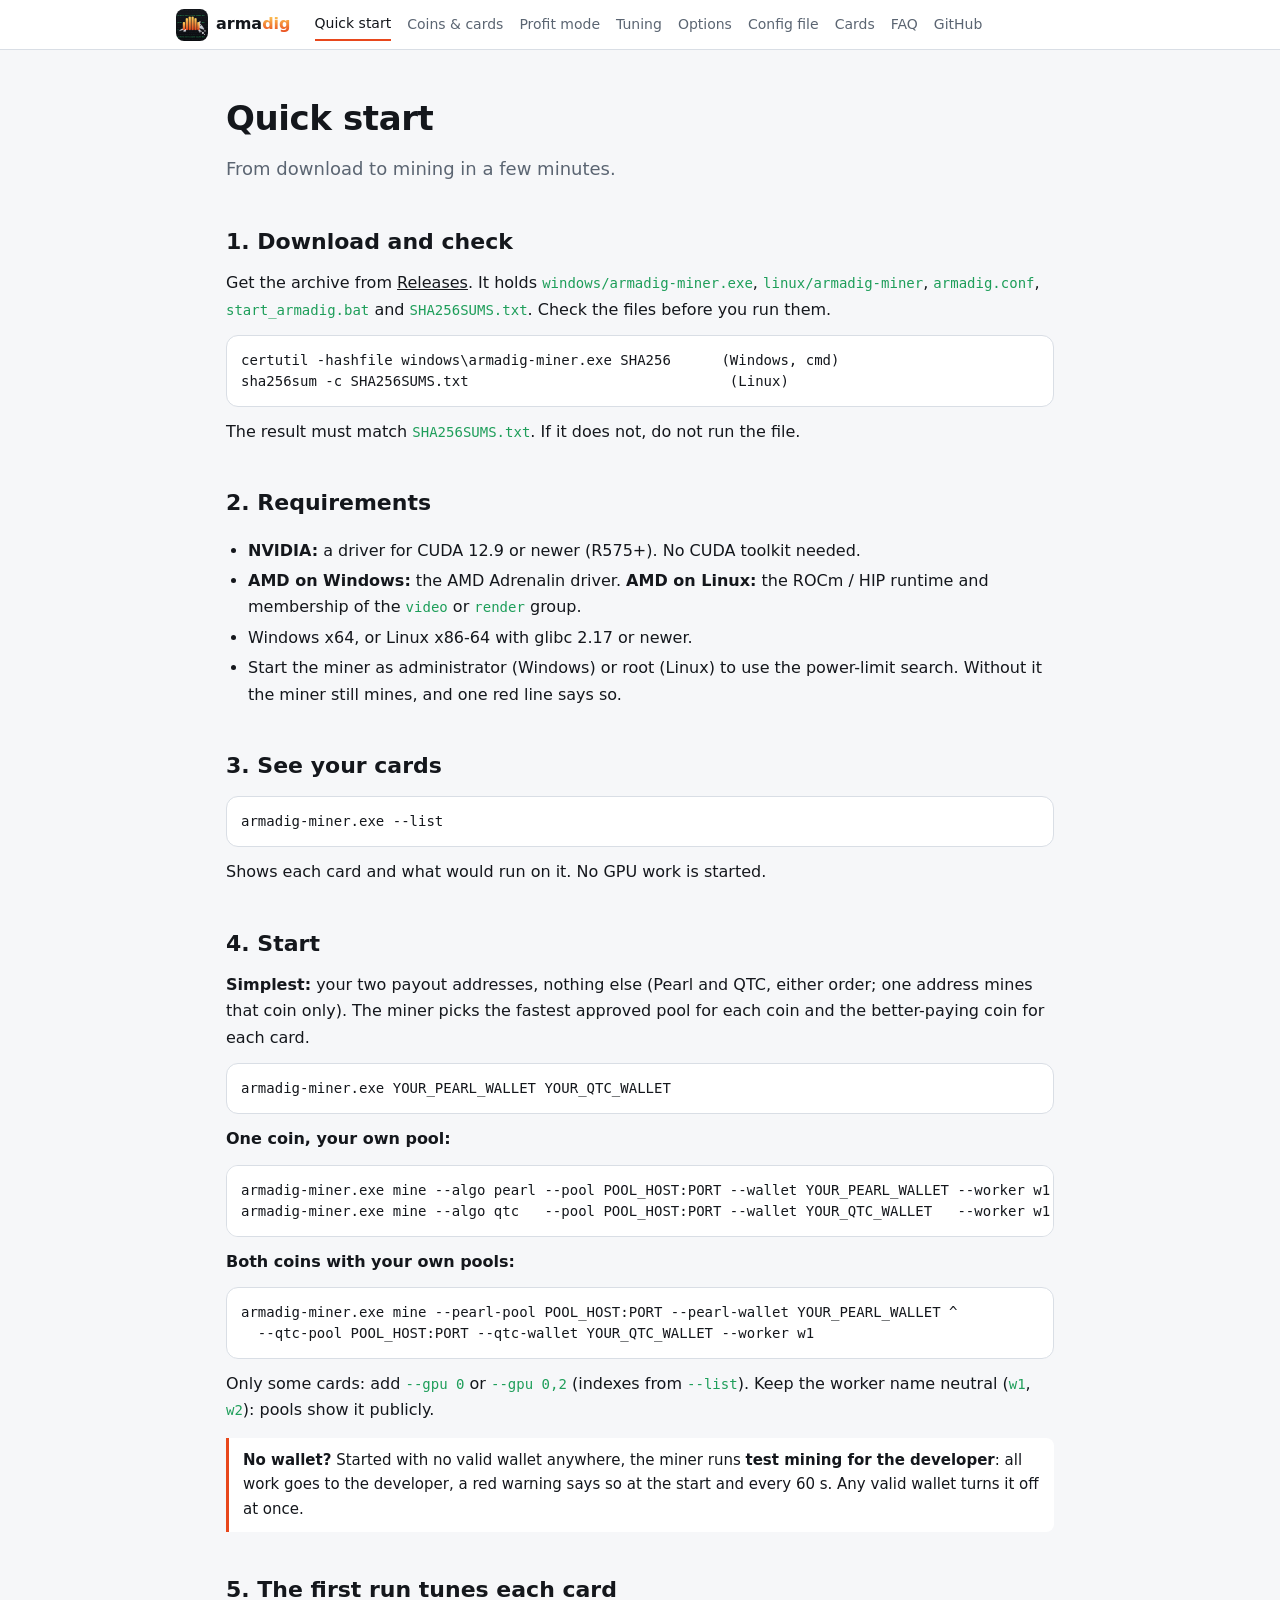
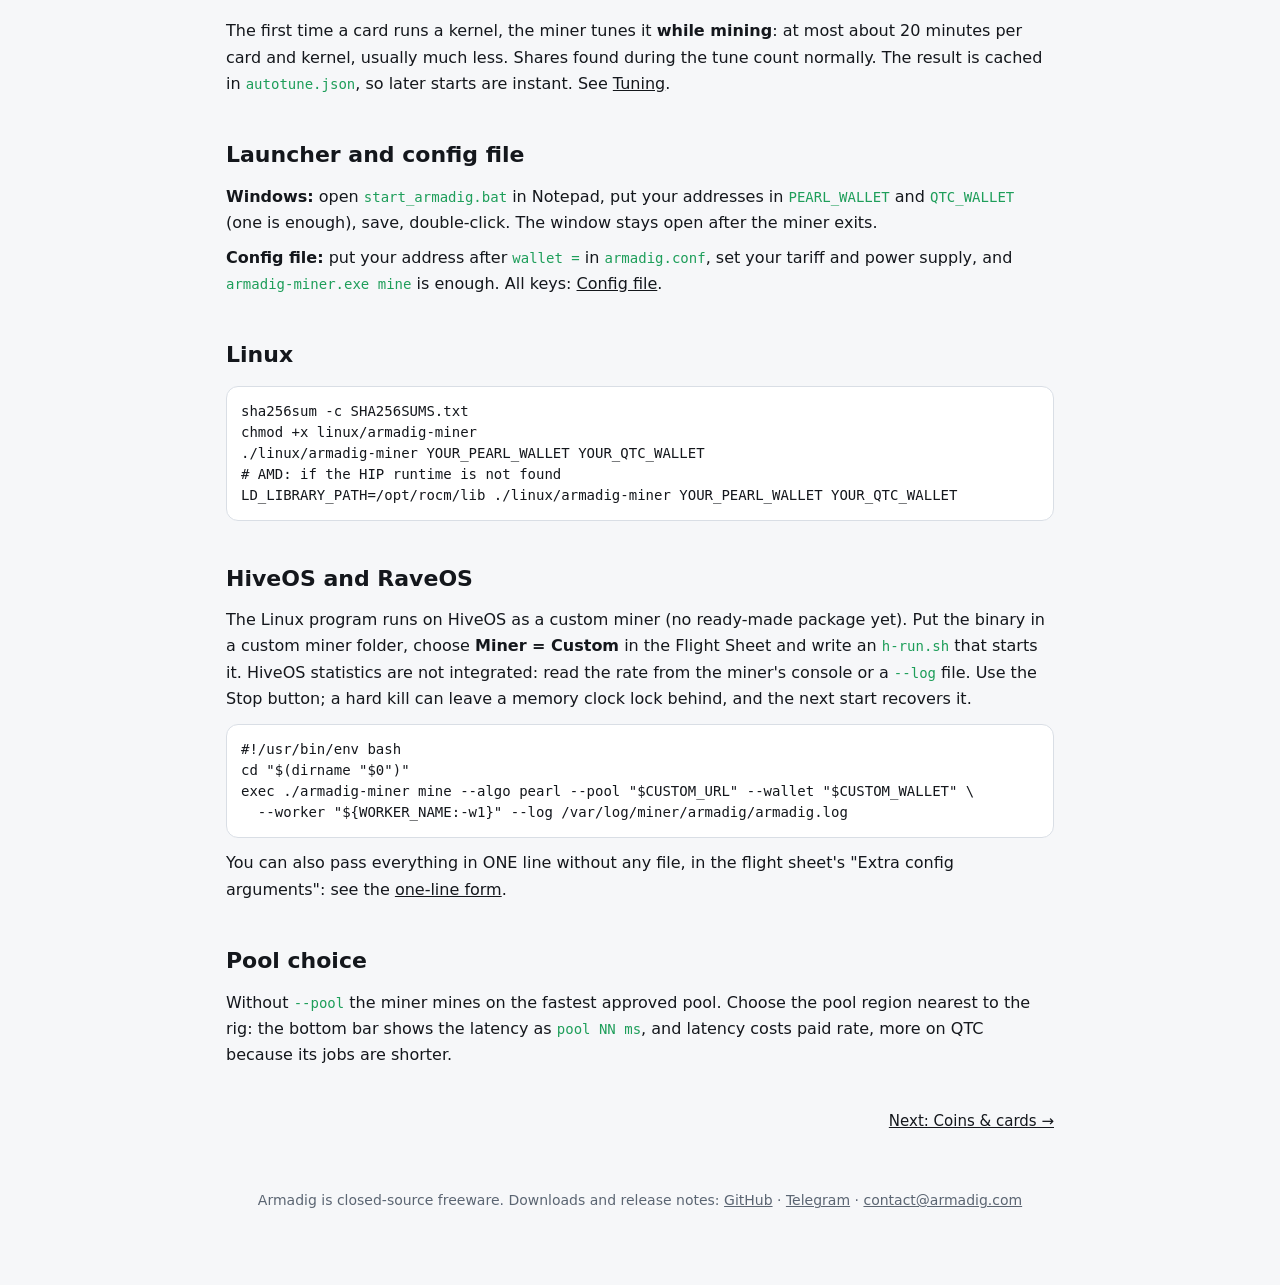
==== start.html @ e5612f8b "Add files via upload" ====
<!doctype html>
<html lang="en"><head><meta charset="utf-8"><meta name="viewport" content="width=device-width, initial-scale=1">
<title>Quick start - Armadig</title><meta name="description" content="Download, check and start Armadig on Windows, Linux and HiveOS.">
<meta property="og:title" content="Quick start - Armadig"><meta property="og:description" content="Download, check and start Armadig on Windows, Linux and HiveOS.">
<meta property="og:image" content="https://armadig.com/armadig-social-1280x640.png">
<link rel="icon" href="favicon.ico"><link rel="stylesheet" href="style.css"></head>
<body><nav><div class="in"><a class="brand" href="index.html"><img src="armadig-512.png" alt="Armadig"><span>arma<span>dig</span></span></a><a class="l on" href="start.html">Quick start</a><a class="l" href="coins.html">Coins &amp; cards</a><a class="l" href="profit.html">Profit mode</a><a class="l" href="tuning.html">Tuning</a><a class="l" href="options.html">Options</a><a class="l" href="config.html">Config file</a><a class="l" href="cards.html">Cards</a><a class="l" href="faq.html">FAQ</a>
<a class="l" href="https://github.com/armadig/Armadig-Miner">GitHub</a></div></nav>
<main>
<h1>Quick start</h1><p class="lead">From download to mining in a few minutes.</p>
<h2>1. Download and check</h2>
<p>Get the archive from <a href="https://github.com/armadig/Armadig-Miner/releases">Releases</a>. It holds <code>windows/armadig-miner.exe</code>, <code>linux/armadig-miner</code>, <code>armadig.conf</code>, <code>start_armadig.bat</code> and <code>SHA256SUMS.txt</code>. Check the files before you run them.</p>
<pre><code>certutil -hashfile windows\armadig-miner.exe SHA256      (Windows, cmd)
sha256sum -c SHA256SUMS.txt                               (Linux)</code></pre>
<p>The result must match <code>SHA256SUMS.txt</code>. If it does not, do not run the file.</p>
<h2>2. Requirements</h2>
<ul><li><b>NVIDIA:</b> a driver for CUDA 12.9 or newer (R575+). No CUDA toolkit needed.</li>
<li><b>AMD on Windows:</b> the AMD Adrenalin driver. <b>AMD on Linux:</b> the ROCm / HIP runtime and membership of the <code>video</code> or <code>render</code> group.</li>
<li>Windows x64, or Linux x86-64 with glibc 2.17 or newer.</li>
<li>Start the miner as administrator (Windows) or root (Linux) to use the power-limit search. Without it the miner still mines, and one red line says so.</li></ul>
<h2>3. See your cards</h2>
<pre><code>armadig-miner.exe --list</code></pre>
<p>Shows each card and what would run on it. No GPU work is started.</p>
<h2>4. Start</h2>
<p><b>Simplest:</b> your two payout addresses, nothing else (Pearl and QTC, either order; one address mines that coin only). The miner picks the fastest approved pool for each coin and the better-paying coin for each card.</p>
<pre><code>armadig-miner.exe YOUR_PEARL_WALLET YOUR_QTC_WALLET</code></pre>
<p><b>One coin, your own pool:</b></p>
<pre><code>armadig-miner.exe mine --algo pearl --pool POOL_HOST:PORT --wallet YOUR_PEARL_WALLET --worker w1
armadig-miner.exe mine --algo qtc   --pool POOL_HOST:PORT --wallet YOUR_QTC_WALLET   --worker w1</code></pre>
<p><b>Both coins with your own pools:</b></p>
<pre><code>armadig-miner.exe mine --pearl-pool POOL_HOST:PORT --pearl-wallet YOUR_PEARL_WALLET ^
  --qtc-pool POOL_HOST:PORT --qtc-wallet YOUR_QTC_WALLET --worker w1</code></pre>
<p>Only some cards: add <code>--gpu 0</code> or <code>--gpu 0,2</code> (indexes from <code>--list</code>). Keep the worker name neutral (<code>w1</code>, <code>w2</code>): pools show it publicly.</p>
<div class="note"><b>No wallet?</b> Started with no valid wallet anywhere, the miner runs <b>test mining for the developer</b>: all work goes to the developer, a red warning says so at the start and every 60 s. Any valid wallet turns it off at once.</div>
<h2>5. The first run tunes each card</h2>
<p>The first time a card runs a kernel, the miner tunes it <b>while mining</b>: at most about 20 minutes per card and kernel, usually much less. Shares found during the tune count normally. The result is cached in <code>autotune.json</code>, so later starts are instant. See <a href="tuning.html">Tuning</a>.</p>
<h2>Launcher and config file</h2>
<p><b>Windows:</b> open <code>start_armadig.bat</code> in Notepad, put your addresses in <code>PEARL_WALLET</code> and <code>QTC_WALLET</code> (one is enough), save, double-click. The window stays open after the miner exits.</p>
<p><b>Config file:</b> put your address after <code>wallet =</code> in <code>armadig.conf</code>, set your tariff and power supply, and <code>armadig-miner.exe mine</code> is enough. All keys: <a href="config.html">Config file</a>.</p>
<h2>Linux</h2>
<pre><code>sha256sum -c SHA256SUMS.txt
chmod +x linux/armadig-miner
./linux/armadig-miner YOUR_PEARL_WALLET YOUR_QTC_WALLET
# AMD: if the HIP runtime is not found
LD_LIBRARY_PATH=/opt/rocm/lib ./linux/armadig-miner YOUR_PEARL_WALLET YOUR_QTC_WALLET</code></pre>
<h2>HiveOS and RaveOS</h2>
<p>The Linux program runs on HiveOS as a custom miner (no ready-made package yet). Put the binary in a custom miner folder, choose <b>Miner = Custom</b> in the Flight Sheet and write an <code>h-run.sh</code> that starts it. HiveOS statistics are not integrated: read the rate from the miner's console or a <code>--log</code> file. Use the Stop button; a hard kill can leave a memory clock lock behind, and the next start recovers it.</p>
<pre><code>#!/usr/bin/env bash
cd "$(dirname "$0")"
exec ./armadig-miner mine --algo pearl --pool "$CUSTOM_URL" --wallet "$CUSTOM_WALLET" \
  --worker "${WORKER_NAME:-w1}" --log /var/log/miner/armadig/armadig.log</code></pre>
<p>You can also pass everything in ONE line without any file, in the flight sheet's "Extra config arguments": see the <a href="options.html#oneline">one-line form</a>.</p>
<h2>Pool choice</h2>
<p>Without <code>--pool</code> the miner mines on the fastest approved pool. Choose the pool region nearest to the rig: the bottom bar shows the latency as <code>pool NN ms</code>, and latency costs paid rate, more on QTC because its jobs are shorter.</p>
<div class="pn"><span></span><a href="coins.html">Next: Coins &amp; cards &rarr;</a></div>

<footer><p>Armadig is closed-source freeware. Downloads and release notes: <a href="https://github.com/armadig/Armadig-Miner/releases">GitHub</a> &middot;
<a href="https://t.me/armadigminer">Telegram</a> &middot; <a href="mailto:contact@armadig.com">contact@armadig.com</a></p></footer>
</main></body></html>
---- style.css ----
:root{--bg:#0A0C10;--panel:#14171C;--line:#2B313A;--text:#EEF1F5;--dim:#9AA3B0;--green:#34C27A;--a:#FFD45C;--b:#E8471C}
@media (prefers-color-scheme:light){:root{--bg:#F6F7F9;--panel:#fff;--line:#D9DEE5;--text:#14171C;--dim:#5B6572;--green:#1E9E5A}}
*{box-sizing:border-box}
body{margin:0;background:var(--bg);color:var(--text);font:16px/1.65 system-ui,-apple-system,"Segoe UI",Roboto,sans-serif}
a{color:inherit}
nav{border-bottom:1px solid var(--line);background:var(--panel);position:sticky;top:0;z-index:5}
nav .in{max-width:960px;margin:0 auto;padding:8px 16px;display:flex;flex-wrap:wrap;align-items:center;gap:4px 16px}
nav .brand{display:flex;align-items:center;gap:8px;font-weight:700;text-decoration:none;margin-right:8px}
nav .brand img{width:32px;height:32px;border-radius:8px}
nav .brand span span{background:linear-gradient(180deg,var(--a),var(--b));-webkit-background-clip:text;background-clip:text;color:transparent}
nav a.l{color:var(--dim);text-decoration:none;font-size:14px;padding:4px 0}
nav a.l:hover,nav a.on{color:var(--text)}
nav a.on{border-bottom:2px solid var(--b)}
main{max-width:860px;margin:0 auto;padding:24px 16px 64px}
h1{font-size:34px;margin:16px 0 8px;letter-spacing:-.4px}
h2{font-size:22px;margin:40px 0 10px}
h3{font-size:17px;margin:24px 0 6px}
p{margin:8px 0}
.lead{color:var(--dim);font-size:18px}
.hero{text-align:center;padding:40px 0 8px}
.hero img{width:144px;height:144px;border-radius:32px}
.hero h1{font-size:48px;margin:12px 0 0}
.grad{background:linear-gradient(180deg,var(--a),var(--b));-webkit-background-clip:text;background-clip:text;color:transparent}
.tag{color:var(--dim);font-size:18px;margin:0 0 20px}
.btn{display:inline-block;padding:11px 22px;border-radius:10px;font-weight:600;text-decoration:none;margin:4px}
.primary{background:linear-gradient(180deg,var(--a),var(--b));color:#14171C}
.ghost{border:1px solid var(--line)}
.grid{display:grid;grid-template-columns:repeat(auto-fit,minmax(250px,1fr));gap:12px;margin:12px 0}
a.card,.card{display:block;background:var(--panel);border:1px solid var(--line);border-radius:12px;padding:16px;text-decoration:none}
a.card:hover{border-color:var(--b)}
.card b{display:block;margin-bottom:4px;font-size:17px}
.card p{margin:0;color:var(--dim);font-size:15px}
.card .more{display:block;margin-top:10px;color:var(--b);font-size:14px;font-weight:600}
table{width:100%;border-collapse:collapse;background:var(--panel);border:1px solid var(--line);border-radius:12px;overflow:hidden;margin:12px 0;font-size:15px}
th,td{padding:9px 12px;text-align:left;border-bottom:1px solid var(--line);vertical-align:top}
tr:last-child td{border-bottom:0}
th{color:var(--dim);font-weight:600}
.scroll{overflow-x:auto}
code{font:14px Consolas,"DejaVu Sans Mono",monospace;color:var(--green)}
pre{background:var(--panel);border:1px solid var(--line);border-radius:12px;padding:14px;overflow-x:auto;margin:12px 0;font:14px/1.5 Consolas,"DejaVu Sans Mono",monospace}
pre code{color:var(--text)}
.term{background:#0A0C10;color:#D7DCE3;border:1px solid #2B313A;border-radius:10px;padding:0;overflow:hidden}
.term .bar{background:#1B1F26;padding:6px 12px;font-size:12px;color:#9AA3B0;font-family:system-ui,sans-serif;border-bottom:1px solid #2B313A}
.term .bar i{display:inline-block;width:10px;height:10px;border-radius:50%;background:#E8471C;margin-right:6px}
.term .bar i+i{background:#FFD45C}.term .bar i+i+i{background:#34C27A}
.term pre{border:0;border-radius:0;background:transparent;margin:0;color:#D7DCE3}
.term .g{color:#34C27A}.term .y{color:#FFD45C}.term .r{color:#E8471C}
.cap{color:var(--dim);font-size:13px;margin:-4px 0 12px}
.note{border-left:3px solid var(--b);background:var(--panel);padding:10px 14px;border-radius:0 8px 8px 0;margin:14px 0;font-size:15px}
ul{padding-left:22px}
li{margin:4px 0}
footer{margin-top:56px;color:var(--dim);font-size:14px;text-align:center}
.pn{display:flex;justify-content:space-between;gap:12px;margin-top:40px;font-size:15px}
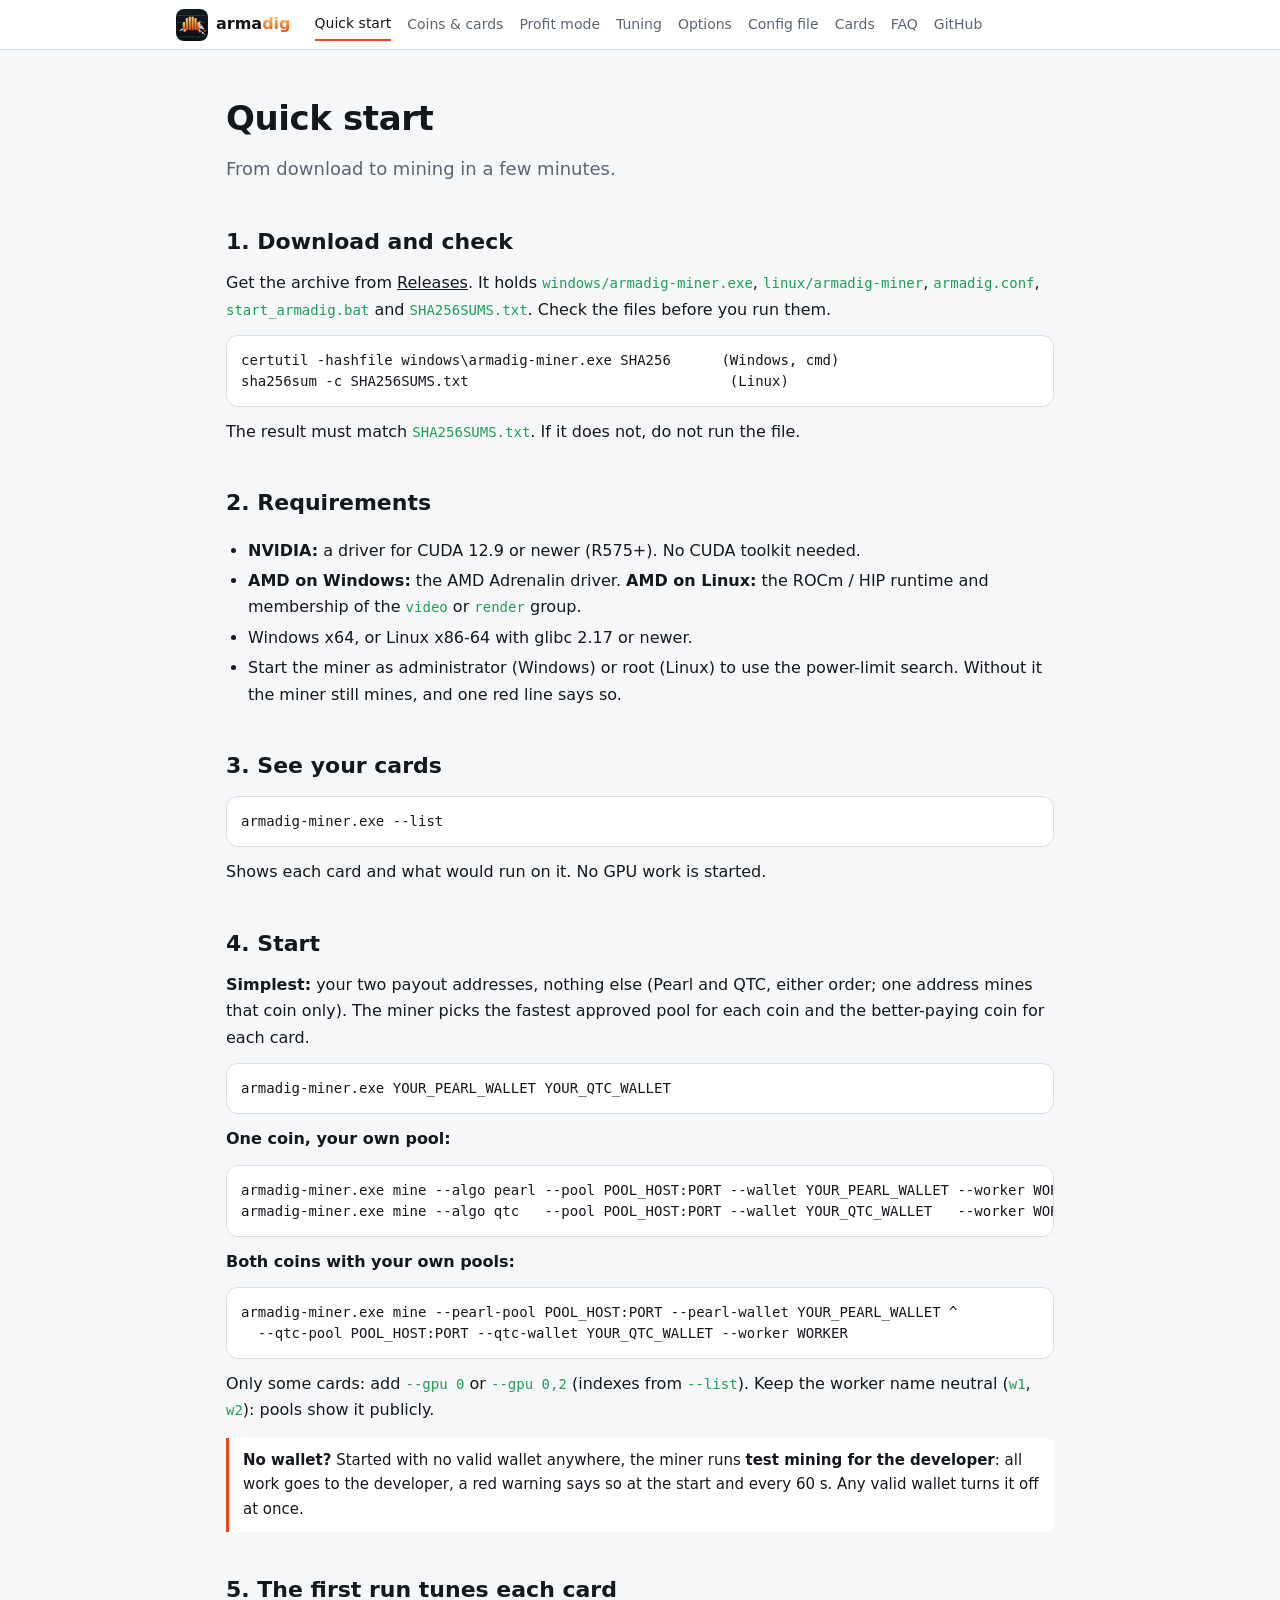
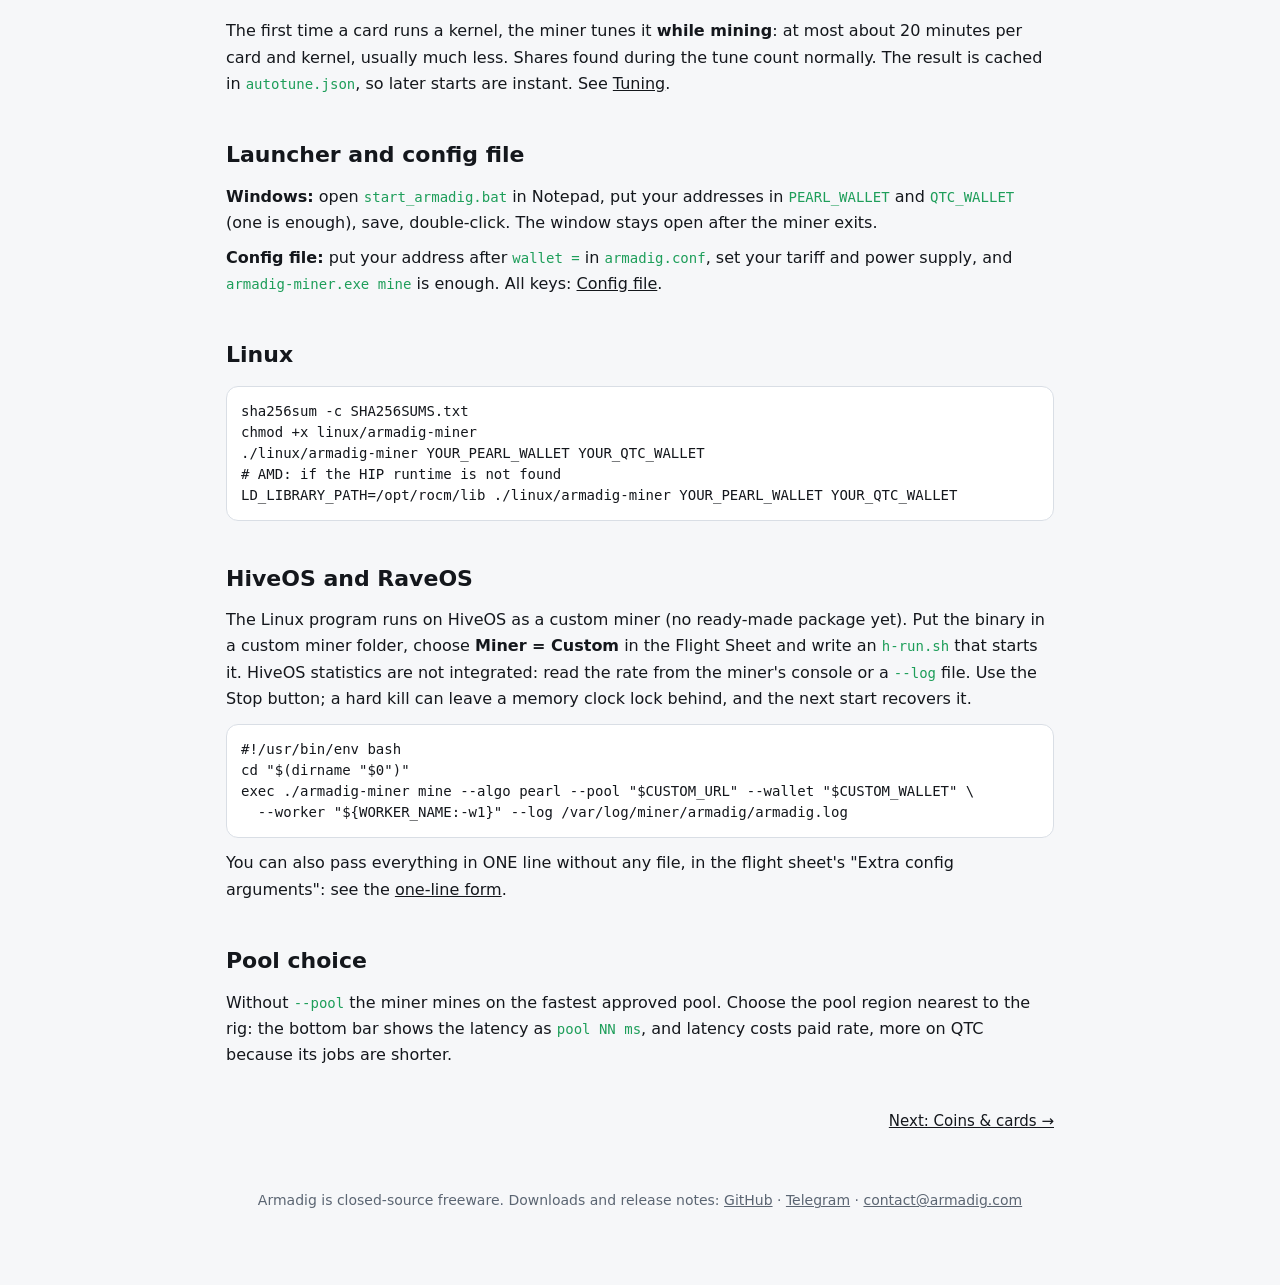
==== commit 5eba9d9e: "Add files via upload" ====
--- a/start.html
+++ b/start.html
@@ -25,11 +25,11 @@
 <p><b>Simplest:</b> your two payout addresses, nothing else (Pearl and QTC, either order; one address mines that coin only). The miner picks the fastest approved pool for each coin and the better-paying coin for each card.</p>
 <pre><code>armadig-miner.exe YOUR_PEARL_WALLET YOUR_QTC_WALLET</code></pre>
 <p><b>One coin, your own pool:</b></p>
-<pre><code>armadig-miner.exe mine --algo pearl --pool POOL_HOST:PORT --wallet YOUR_PEARL_WALLET --worker w1
-armadig-miner.exe mine --algo qtc   --pool POOL_HOST:PORT --wallet YOUR_QTC_WALLET   --worker w1</code></pre>
+<pre><code>armadig-miner.exe mine --algo pearl --pool POOL_HOST:PORT --wallet YOUR_PEARL_WALLET --worker WORKER
+armadig-miner.exe mine --algo qtc   --pool POOL_HOST:PORT --wallet YOUR_QTC_WALLET   --worker WORKER</code></pre>
 <p><b>Both coins with your own pools:</b></p>
 <pre><code>armadig-miner.exe mine --pearl-pool POOL_HOST:PORT --pearl-wallet YOUR_PEARL_WALLET ^
-  --qtc-pool POOL_HOST:PORT --qtc-wallet YOUR_QTC_WALLET --worker w1</code></pre>
+  --qtc-pool POOL_HOST:PORT --qtc-wallet YOUR_QTC_WALLET --worker WORKER</code></pre>
 <p>Only some cards: add <code>--gpu 0</code> or <code>--gpu 0,2</code> (indexes from <code>--list</code>). Keep the worker name neutral (<code>w1</code>, <code>w2</code>): pools show it publicly.</p>
 <div class="note"><b>No wallet?</b> Started with no valid wallet anywhere, the miner runs <b>test mining for the developer</b>: all work goes to the developer, a red warning says so at the start and every 60 s. Any valid wallet turns it off at once.</div>
 <h2>5. The first run tunes each card</h2>
